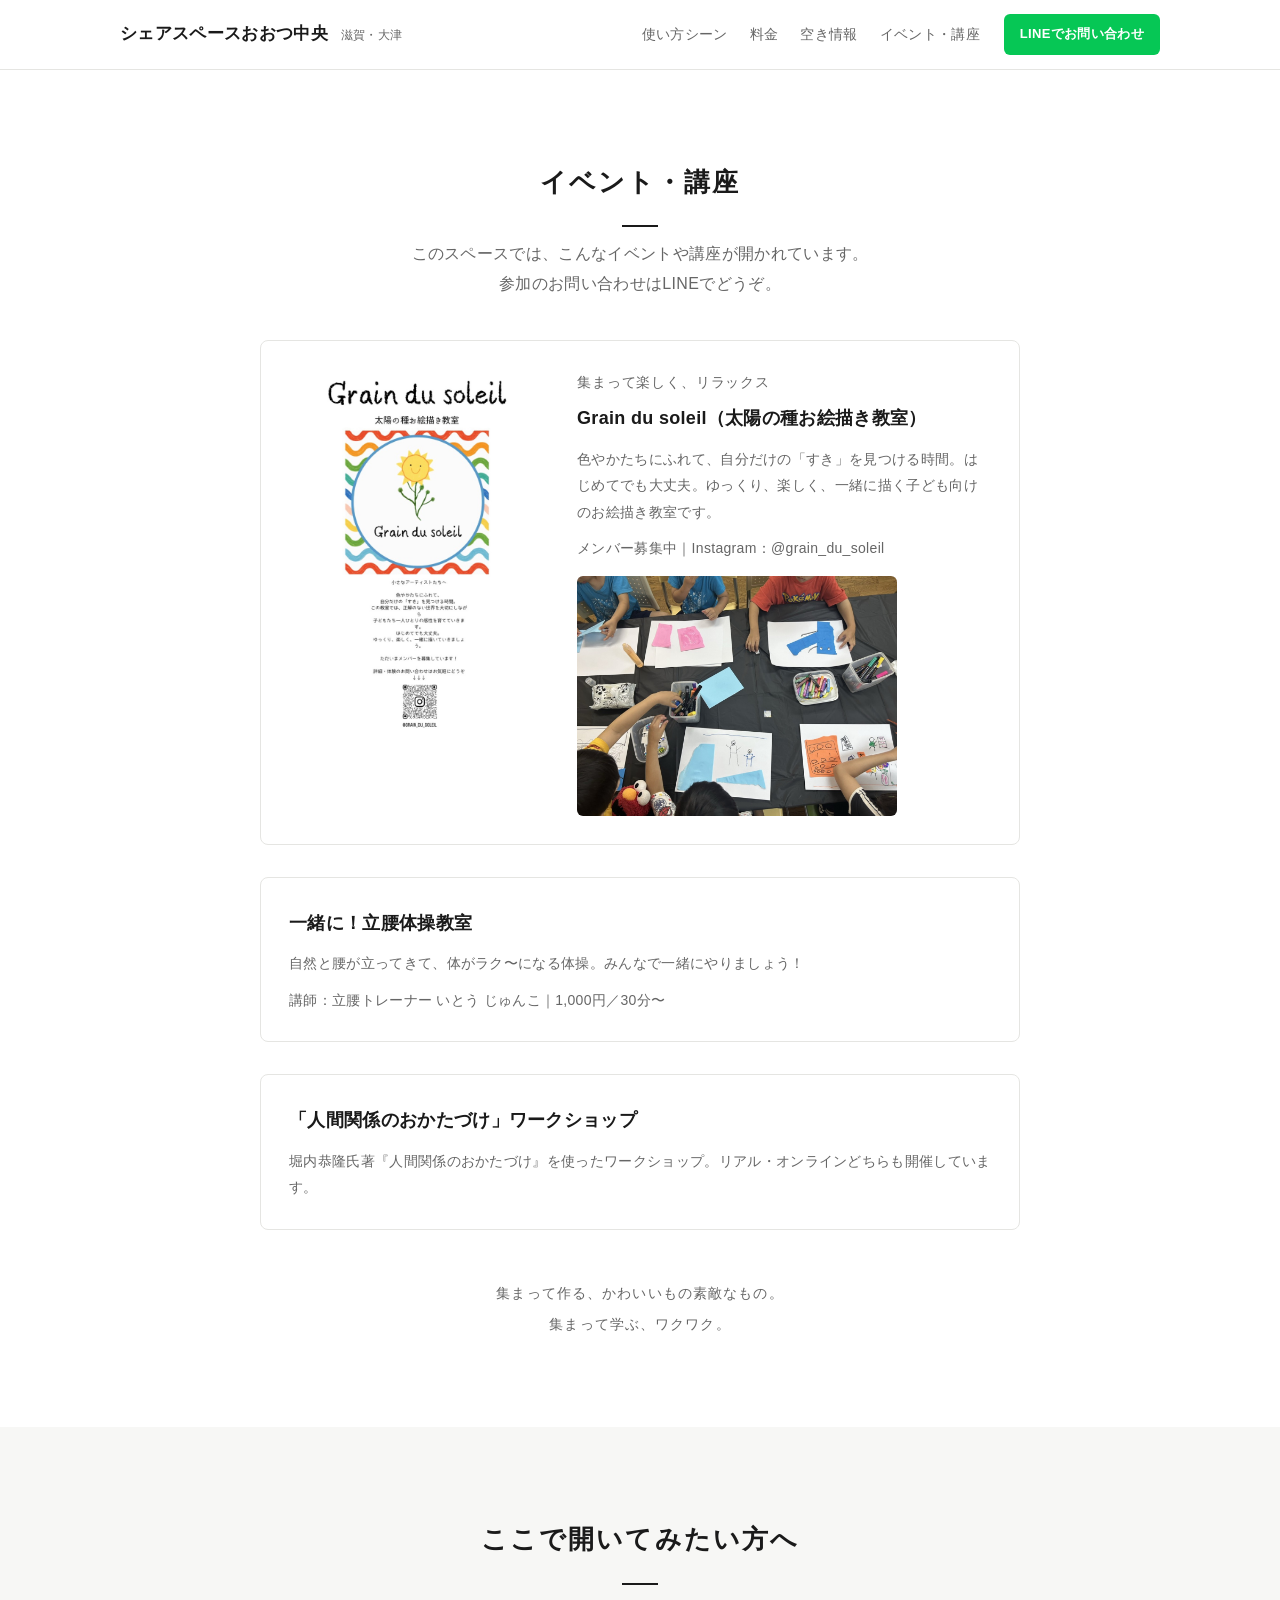
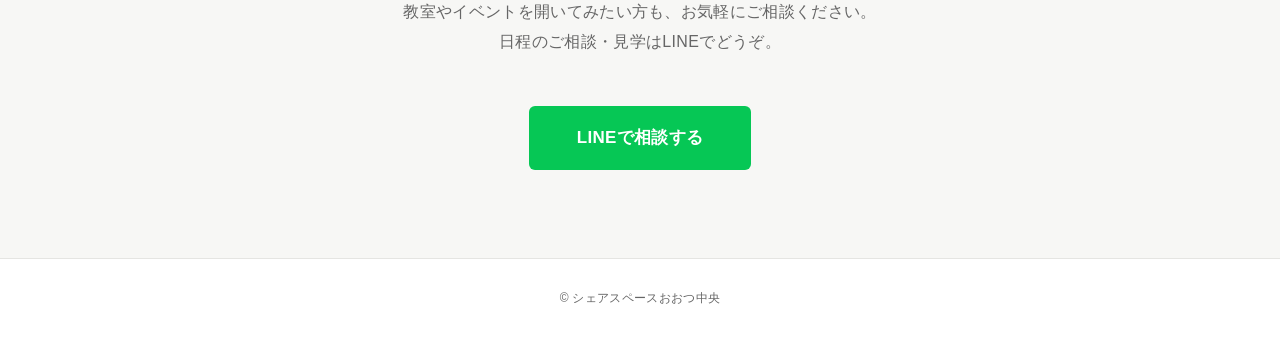
==== events.html @ a3c6972b "イベント・講座ページ新設・営業時間統一(毎日9-21時)・2時間ルールと例外を追加 Co-Authored-By: Claude Fable 5 <noreply@anthropic.com>" ====
<!DOCTYPE html>
<html lang="ja">
<head>
  <meta charset="UTF-8">
  <meta name="viewport" content="width=device-width, initial-scale=1.0">
  <title>イベント・講座｜シェアスペースおおつ中央</title>
  <meta name="description" content="シェアスペースおおつ中央で開かれているイベント・講座のご紹介。お絵描き教室・体操教室・ワークショップなど。">
  <link rel="stylesheet" href="css/style.css?v=20260719c">
</head>
<body>

  <header class="site-header">
    <div class="header-inner">
      <div class="site-title">
        <a href="index.html">シェアスペースおおつ中央</a>
        <span class="site-sub">滋賀・大津</span>
      </div>
      <nav class="site-nav">
        <a href="index.html#scenes">使い方シーン</a>
        <a href="index.html#price">料金</a>
        <a href="index.html#calendar">空き情報</a>
        <a href="events.html">イベント・講座</a>
      </nav>
      <a class="btn-line btn-line-small" href="https://lin.ee/ooiNmAy">LINEでお問い合わせ</a>
    </div>
  </header>

  <main>
    <section class="section">
      <h2>イベント・講座</h2>
      <p class="section-lead">このスペースでは、こんなイベントや講座が開かれています。<br>参加のお問い合わせはLINEでどうぞ。</p>

      <div class="event-list">

        <article class="event-card">
          <div class="event-photo">
            <img src="images/event-grain-flyer.jpg" alt="Grain du soleil 太陽の種お絵描き教室のご案内">
          </div>
          <div class="event-body">
            <p class="event-tag">集まって楽しく、リラックス</p>
            <h3>Grain du soleil（太陽の種お絵描き教室）</h3>
            <p>色やかたちにふれて、自分だけの「すき」を見つける時間。はじめてでも大丈夫。ゆっくり、楽しく、一緒に描く子ども向けのお絵描き教室です。</p>
            <p class="event-note">メンバー募集中｜Instagram：@grain_du_soleil</p>
            <div class="event-photo-sub"><img src="images/event-oekaki.jpg" alt="お絵描き教室のようす"></div>
          </div>
        </article>

        <article class="event-card">
          <div class="event-body">
            <h3>一緒に！立腰体操教室</h3>
            <p>自然と腰が立ってきて、体がラク〜になる体操。みんなで一緒にやりましょう！</p>
            <p class="event-note">講師：立腰トレーナー いとう じゅんこ｜1,000円／30分〜</p>
          </div>
        </article>

        <article class="event-card">
          <div class="event-body">
            <h3>「人間関係のおかたづけ」ワークショップ</h3>
            <p>堀内恭隆氏著『人間関係のおかたづけ』を使ったワークショップ。リアル・オンラインどちらも開催しています。</p>
          </div>
        </article>

      </div>
      <p class="event-motto">集まって作る、かわいいもの素敵なもの。<br>集まって学ぶ、ワクワク。</p>
    </section>

    <section class="section section-gray cta">
      <h2>ここで開いてみたい方へ</h2>
      <!-- 【仮文】定期利用者さん向けの一言。じゅんじゅんの言葉に磨く前提 -->
      <p class="section-lead">教室やイベントを開いてみたい方も、お気軽にご相談ください。<br>日程のご相談・見学はLINEでどうぞ。</p>
      <a class="btn-line btn-line-large" href="https://lin.ee/ooiNmAy">LINEで相談する</a>
    </section>
  </main>

  <footer class="site-footer">
    <p>© シェアスペースおおつ中央</p>
  </footer>

</body>
</html>
---- css/style.css ----
/* ============================================
   シェアスペースおおつ中央
   デザイン変数（色・フォントはここでまとめて変更）
   ============================================ */
:root {
  --color-text: #1a1a1a;
  --color-text-sub: #666;
  --color-bg: #fff;
  --color-bg-gray: #f7f7f5;
  --color-border: #e5e5e2;
  --color-line: #06c755;      /* LINEボタン */
  --color-line-dark: #05a848;
  --font-body: "Hiragino Kaku Gothic ProN", "Hiragino Sans", "Yu Gothic", "Noto Sans JP", sans-serif;
  --max-width: 1080px;
}

* { margin: 0; padding: 0; box-sizing: border-box; }

html { scroll-behavior: smooth; }

body {
  font-family: var(--font-body);
  color: var(--color-text);
  background: var(--color-bg);
  line-height: 1.9;
  font-size: 16px;
  letter-spacing: 0.02em;
}

img { max-width: 100%; display: block; }

a { color: inherit; }

/* ---------- ヘッダー ---------- */
.site-header {
  position: sticky;
  top: 0;
  z-index: 100;
  background: rgba(255, 255, 255, 0.95);
  border-bottom: 1px solid var(--color-border);
  backdrop-filter: blur(6px);
}

.header-inner {
  max-width: var(--max-width);
  margin: 0 auto;
  padding: 14px 20px;
  display: flex;
  align-items: center;
  gap: 24px;
}

.site-title a {
  font-size: 17px;
  font-weight: 700;
  text-decoration: none;
}

.site-sub {
  font-size: 12px;
  color: var(--color-text-sub);
  margin-left: 8px;
}

.site-nav {
  margin-left: auto;
  display: flex;
  gap: 22px;
}

.site-nav a {
  font-size: 14px;
  text-decoration: none;
  color: var(--color-text-sub);
}

.site-nav a:hover { color: var(--color-text); }

/* ---------- LINEボタン ---------- */
.btn-line {
  display: inline-block;
  background: var(--color-line);
  color: #fff;
  text-decoration: none;
  border-radius: 6px;
  font-weight: 700;
  transition: background 0.2s;
}

.btn-line:hover { background: var(--color-line-dark); }

.btn-line-small { font-size: 13px; padding: 8px 16px; white-space: nowrap; }

.hero .btn-line { font-size: 15px; padding: 14px 28px; margin-top: 28px; }

.btn-line-large { font-size: 17px; padding: 16px 48px; margin-top: 8px; }

/* ---------- ヒーロー ---------- */
.hero {
  position: relative;
  max-width: 1280px;
  margin: 0 auto;
}

.hero-photo img {
  width: 100%;
  height: 72vh;
  min-height: 420px;
  max-height: 640px;
  object-fit: cover;
}

.hero-text {
  position: absolute;
  left: 6%;
  bottom: 8%;
  background: rgba(255, 255, 255, 0.92);
  padding: 36px 40px;
  max-width: 580px;
}

.hero-eyebrow {
  font-size: 13px;
  color: var(--color-text-sub);
  letter-spacing: 0.06em;
  margin-bottom: 10px;
}

.hero-text h1 {
  font-size: clamp(24px, 3.2vw, 34px);
  font-weight: 700;
  line-height: 1.5;
  margin-bottom: 8px;
}

.hero-catch {
  font-size: clamp(17px, 2.2vw, 22px);
  font-weight: 700;
  color: var(--color-text);
  margin-bottom: 14px;
}

.hero-text p {
  font-size: 15px;
  color: var(--color-text-sub);
}

.hero-gap { margin-top: 14px; }

/* ---------- セクション共通 ---------- */
.section {
  max-width: var(--max-width);
  margin: 0 auto;
  padding: 88px 20px;
  scroll-margin-top: 70px;
}

.section-gray {
  max-width: none;
  background: var(--color-bg-gray);
}

.section-gray > * {
  max-width: calc(var(--max-width) - 40px);
  margin-left: auto;
  margin-right: auto;
}

.section h2 {
  font-size: 26px;
  text-align: center;
  margin-bottom: 12px;
  letter-spacing: 0.08em;
}

.section h2::after {
  content: "";
  display: block;
  width: 36px;
  height: 2px;
  background: var(--color-text);
  margin: 18px auto 0;
}

.section-lead {
  text-align: center;
  color: var(--color-text-sub);
  margin-bottom: 40px;
}

/* ---------- 使い方シーン ---------- */
.scene-grid {
  display: grid;
  grid-template-columns: repeat(3, 1fr);
  gap: 32px;
  margin-top: 48px;
}

.scene-card { text-align: center; }

.scene-photo {
  aspect-ratio: 4 / 3;
  overflow: hidden;
  border-radius: 8px;
  margin-bottom: 18px;
}

.scene-photo img {
  width: 100%;
  height: 100%;
  object-fit: cover;
}

.scene-label {
  display: inline-block;
  width: 40px;
  height: 40px;
  line-height: 40px;
  border: 1px solid var(--color-text);
  border-radius: 50%;
  font-size: 15px;
  margin-bottom: 10px;
}

.scene-card h3 {
  font-size: 17px;
  margin-bottom: 8px;
}

.scene-card p {
  font-size: 14px;
  color: var(--color-text-sub);
  text-align: left;
}

/* ---------- 料金 ---------- */
.table-wrap { overflow-x: auto; }

.price-table {
  width: 100%;
  max-width: 640px;
  margin: 0 auto;
  border-collapse: collapse;
  background: var(--color-bg);
}

.price-table th,
.price-table td {
  border: 1px solid var(--color-border);
  padding: 14px 20px;
  text-align: center;
  font-size: 15px;
}

.price-table th {
  background: #efefec;
  font-weight: 700;
}

.price-table .price {
  font-size: 18px;
  font-weight: 700;
}

.note {
  text-align: center;
  font-size: 13px;
  color: var(--color-text-sub);
  margin-top: 18px;
}

.equipment {
  display: grid;
  grid-template-columns: 1fr 1fr;
  gap: 32px;
  max-width: 640px;
  margin: 40px auto 0;
}

.equipment-col {
  background: var(--color-bg);
  border: 1px solid var(--color-border);
  border-radius: 8px;
  padding: 24px 28px;
}

.equipment-col h3 {
  font-size: 15px;
  margin-bottom: 10px;
}

.equipment-col ul {
  list-style: none;
  font-size: 14px;
  color: var(--color-text-sub);
}

.equipment-col li { padding: 3px 0; }

.rules {
  max-width: 640px;
  margin: 28px auto 0;
  font-size: 13px;
  color: var(--color-text-sub);
  padding-left: 1.2em;
}

/* ---------- 空き情報 ---------- */
.calendar-wrap {
  max-width: 860px;
  margin: 0 auto;
}

.calendar-wrap iframe {
  width: 100%;
  height: 600px;
  border: 1px solid var(--color-border);
  border-radius: 8px;
}

/* ---------- アクセス ---------- */
.access-grid {
  display: grid;
  grid-template-columns: 1fr 1.2fr;
  gap: 40px;
  align-items: start;
  margin-top: 8px;
}

.access-list {
  list-style: none;
  font-size: 15px;
  margin-bottom: 24px;
}

.access-list li {
  padding: 8px 0;
  border-bottom: 1px solid var(--color-border);
}

.access-photo img { border-radius: 8px; }

.caption {
  font-size: 12px;
  color: var(--color-text-sub);
  margin-top: 8px;
}

.access-map iframe {
  width: 100%;
  height: 420px;
  border: 0;
  border-radius: 8px;
}

.map-link {
  display: inline-block;
  margin-top: 12px;
  font-size: 13px;
  color: var(--color-text-sub);
}

.route {
  max-width: 860px;
  margin: 48px auto 0;
  background: var(--color-bg);
  border: 1px solid var(--color-border);
  border-radius: 8px;
}

.route summary {
  cursor: pointer;
  padding: 18px 24px;
  font-weight: 700;
  font-size: 15px;
}

.route-body { padding: 0 24px 24px; }

.route-body img {
  border-radius: 6px;
  margin: 20px 0 10px;
}

.route-body ol {
  font-size: 14px;
  color: var(--color-text-sub);
  padding-left: 1.6em;
}

/* ---------- CTA ---------- */
.cta { text-align: center; }

/* ---------- イベント・講座ページ ---------- */
.event-list {
  display: grid;
  gap: 32px;
  max-width: 760px;
  margin: 0 auto;
}

.event-card {
  display: grid;
  grid-template-columns: 260px 1fr;
  gap: 28px;
  border: 1px solid var(--color-border);
  border-radius: 8px;
  padding: 28px;
  align-items: start;
}

.event-card:not(:has(.event-photo)) { grid-template-columns: 1fr; }

.event-photo img { border-radius: 6px; }

.event-tag {
  font-size: 12px;
  color: var(--color-text-sub);
  letter-spacing: 0.06em;
  margin-bottom: 6px;
}

.event-body h3 { font-size: 18px; margin-bottom: 10px; }

.event-body p { font-size: 14px; color: var(--color-text-sub); }

.event-note {
  margin-top: 10px;
  font-size: 13px;
  color: var(--color-text);
}

.event-photo-sub { max-width: 320px; margin-top: 14px; }

.event-motto {
  text-align: center;
  margin-top: 48px;
  font-size: 14px;
  color: var(--color-text-sub);
  letter-spacing: 0.08em;
  line-height: 2.2;
}

.event-photo-sub img { border-radius: 6px; }

.scene-more {
  text-align: center;
  margin-top: 40px;
}

.scene-more a {
  display: inline-block;
  border: 1px solid var(--color-text);
  border-radius: 6px;
  padding: 12px 32px;
  font-size: 14px;
  text-decoration: none;
  transition: background 0.2s, color 0.2s;
}

.scene-more a:hover { background: var(--color-text); color: #fff; }

@media (max-width: 760px) {
  .event-card { grid-template-columns: 1fr; padding: 22px; }
}

/* ---------- お支払いページ ---------- */
.pay-grid {
  display: grid;
  grid-template-columns: repeat(4, 1fr);
  gap: 20px;
  max-width: 900px;
  margin: 0 auto;
}

.pay-card {
  border: 1px solid var(--color-border);
  border-radius: 8px;
  padding: 22px 20px;
  text-align: center;
}

.pay-card h3 { font-size: 16px; margin-bottom: 8px; }

.pay-card p { font-size: 13px; color: var(--color-text-sub); }

.pay-links {
  display: grid;
  gap: 14px;
  max-width: 560px;
  margin: 0 auto;
}

.pay-link-card {
  display: flex;
  justify-content: space-between;
  align-items: center;
  gap: 12px;
  background: var(--color-bg);
  border: 1px solid var(--color-border);
  border-radius: 8px;
  padding: 18px 22px;
  text-decoration: none;
  transition: border-color 0.2s;
}

.pay-link-card:hover { border-color: var(--color-text); }

.pay-link-name { font-weight: 700; font-size: 15px; }

.pay-link-price { font-size: 14px; color: var(--color-text-sub); white-space: nowrap; }

@media (max-width: 760px) {
  .pay-grid { grid-template-columns: 1fr 1fr; }
}

/* ---------- フッター ---------- */
.site-footer {
  border-top: 1px solid var(--color-border);
  text-align: center;
  padding: 28px 20px;
  font-size: 12px;
  color: var(--color-text-sub);
}

/* ---------- スマホ ---------- */
@media (max-width: 760px) {
  .site-nav { display: none; }

  .header-inner { gap: 12px; }

  .site-title a { font-size: 15px; }

  .site-sub { display: none; }

  .hero-photo img { height: 54vh; min-height: 320px; }

  .hero-text {
    position: static;
    max-width: none;
    padding: 28px 20px 8px;
  }

  .section { padding: 64px 20px; }

  .scene-grid {
    grid-template-columns: 1fr;
    gap: 40px;
  }

  .scene-card p { text-align: center; }

  .equipment { grid-template-columns: 1fr; }

  .access-grid { grid-template-columns: 1fr; }

  .calendar-wrap iframe { height: 480px; }
}
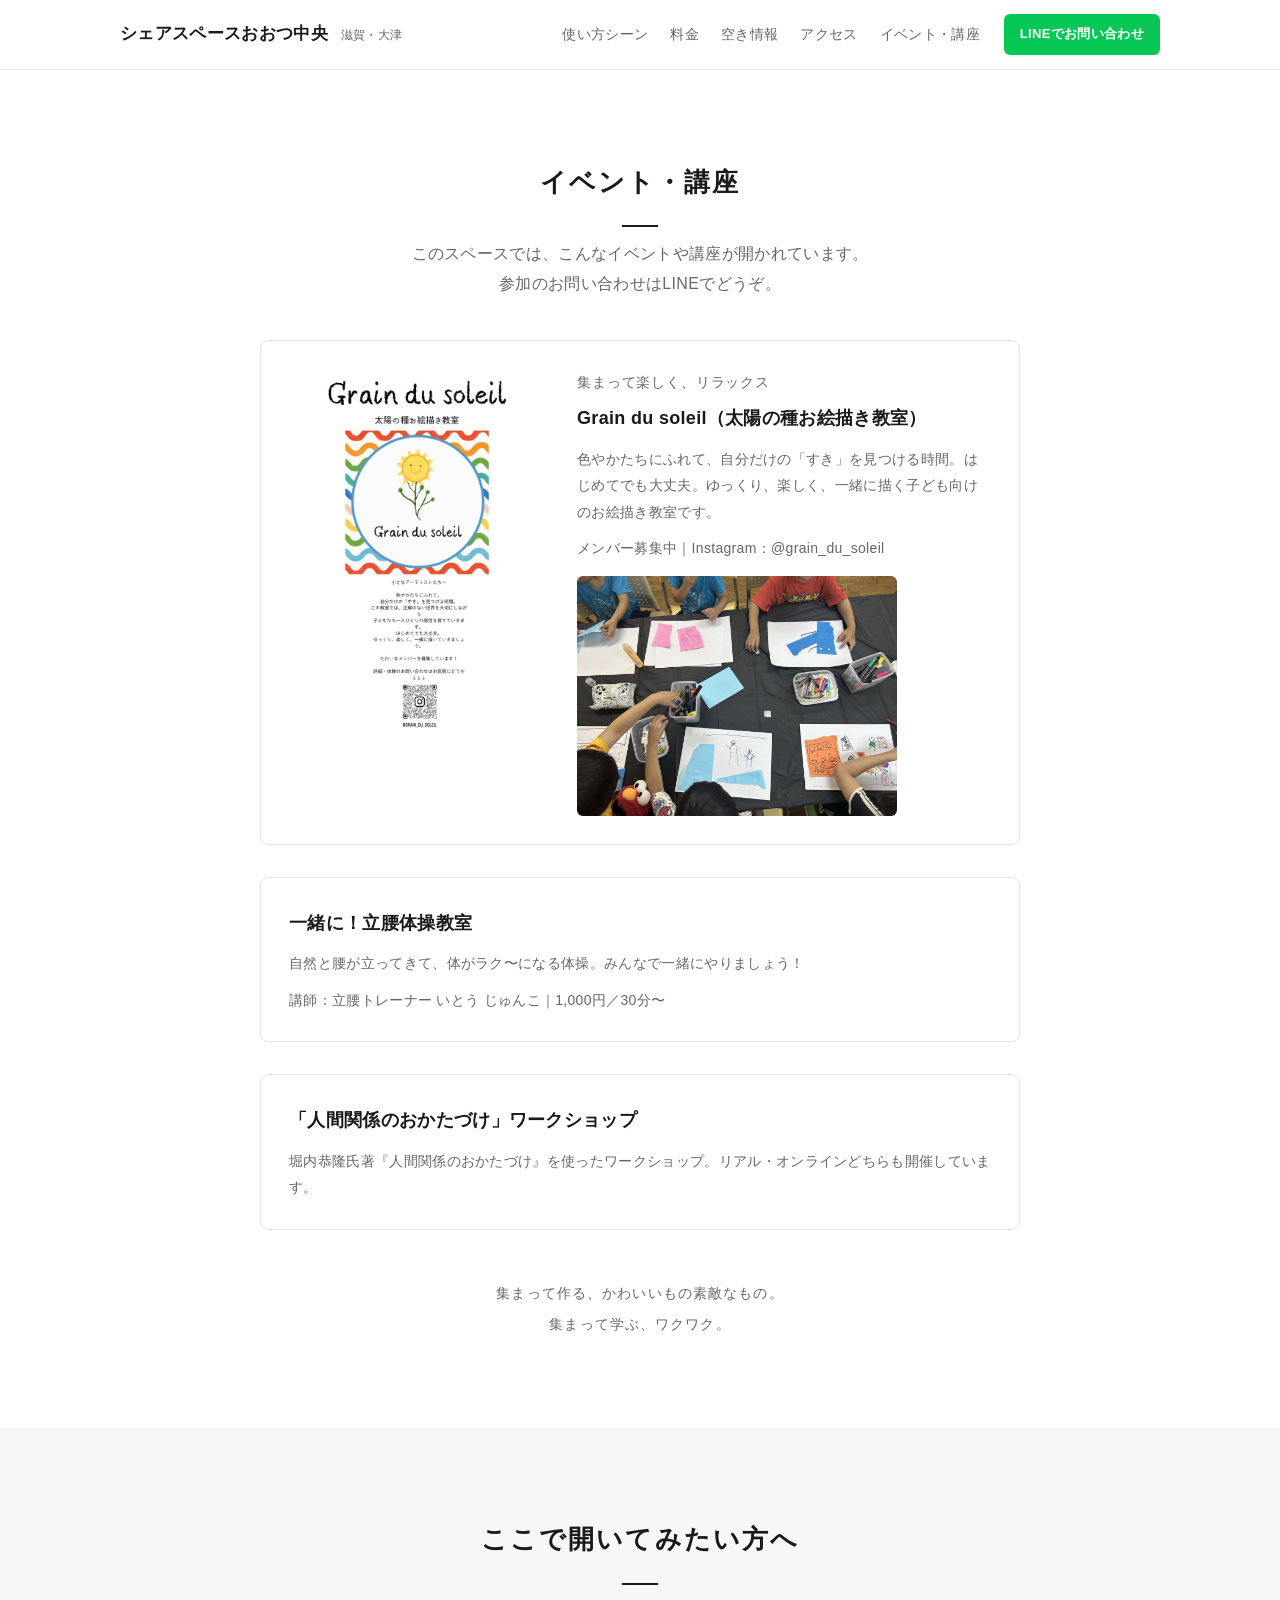
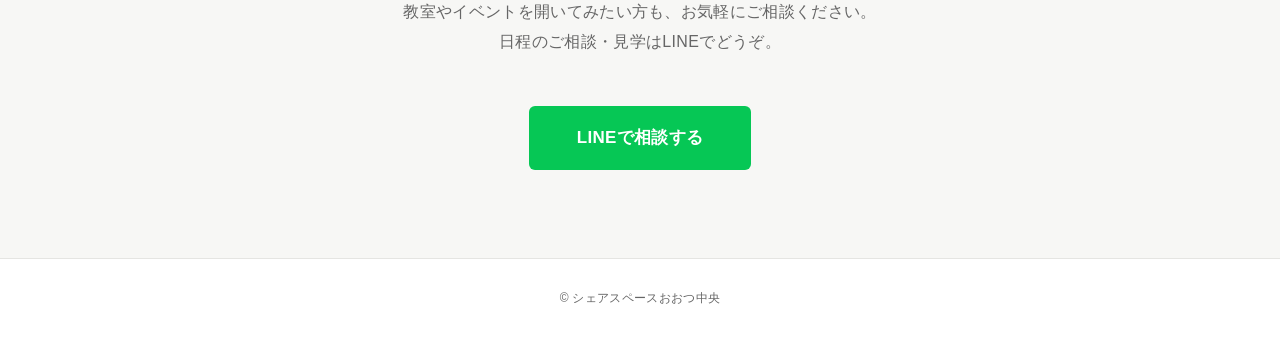
==== commit 48b11415: "支払い設計を金額入力式に変更・振込先明記・キッチン紹介・ナビ修理 Co-Authored-By: Claude Fable 5 <noreply@anthropic.com>" ====
--- a/events.html
+++ b/events.html
@@ -5,7 +5,7 @@
   <meta name="viewport" content="width=device-width, initial-scale=1.0">
   <title>イベント・講座｜シェアスペースおおつ中央</title>
   <meta name="description" content="シェアスペースおおつ中央で開かれているイベント・講座のご紹介。お絵描き教室・体操教室・ワークショップなど。">
-  <link rel="stylesheet" href="css/style.css?v=20260719c">
+  <link rel="stylesheet" href="css/style.css?v=20260719d">
 </head>
 <body>
 
@@ -19,6 +19,7 @@
         <a href="index.html#scenes">使い方シーン</a>
         <a href="index.html#price">料金</a>
         <a href="index.html#calendar">空き情報</a>
+        <a href="index.html#access">アクセス</a>
         <a href="events.html">イベント・講座</a>
       </nav>
       <a class="btn-line btn-line-small" href="https://lin.ee/ooiNmAy">LINEでお問い合わせ</a>
--- a/css/style.css
+++ b/css/style.css
@@ -443,6 +443,29 @@
 
 .event-photo-sub img { border-radius: 6px; }
 
+.scene-kitchen {
+  display: flex;
+  align-items: center;
+  justify-content: center;
+  gap: 28px;
+  margin-top: 56px;
+}
+
+.scene-kitchen img {
+  width: 220px;
+  border-radius: 8px;
+}
+
+.scene-kitchen p {
+  font-size: 14px;
+  color: var(--color-text-sub);
+}
+
+@media (max-width: 760px) {
+  .scene-kitchen { flex-direction: column; text-align: center; }
+  .scene-kitchen img { width: 70%; max-width: 280px; }
+}
+
 .scene-more {
   text-align: center;
   margin-top: 40px;
@@ -484,6 +507,37 @@
 
 .pay-card p { font-size: 13px; color: var(--color-text-sub); }
 
+.pay-card-link {
+  display: block;
+  text-decoration: none;
+  transition: border-color 0.2s;
+}
+
+.pay-card-link:hover { border-color: var(--color-text); }
+
+.bank-box { max-width: 480px; margin: 0 auto; }
+
+.bank-table {
+  width: 100%;
+  border-collapse: collapse;
+  background: var(--color-bg);
+}
+
+.bank-table th,
+.bank-table td {
+  border: 1px solid var(--color-border);
+  padding: 12px 18px;
+  font-size: 15px;
+  text-align: left;
+}
+
+.bank-table th {
+  background: #efefec;
+  width: 34%;
+  font-weight: 700;
+  white-space: nowrap;
+}
+
 .pay-links {
   display: grid;
   gap: 14px;
